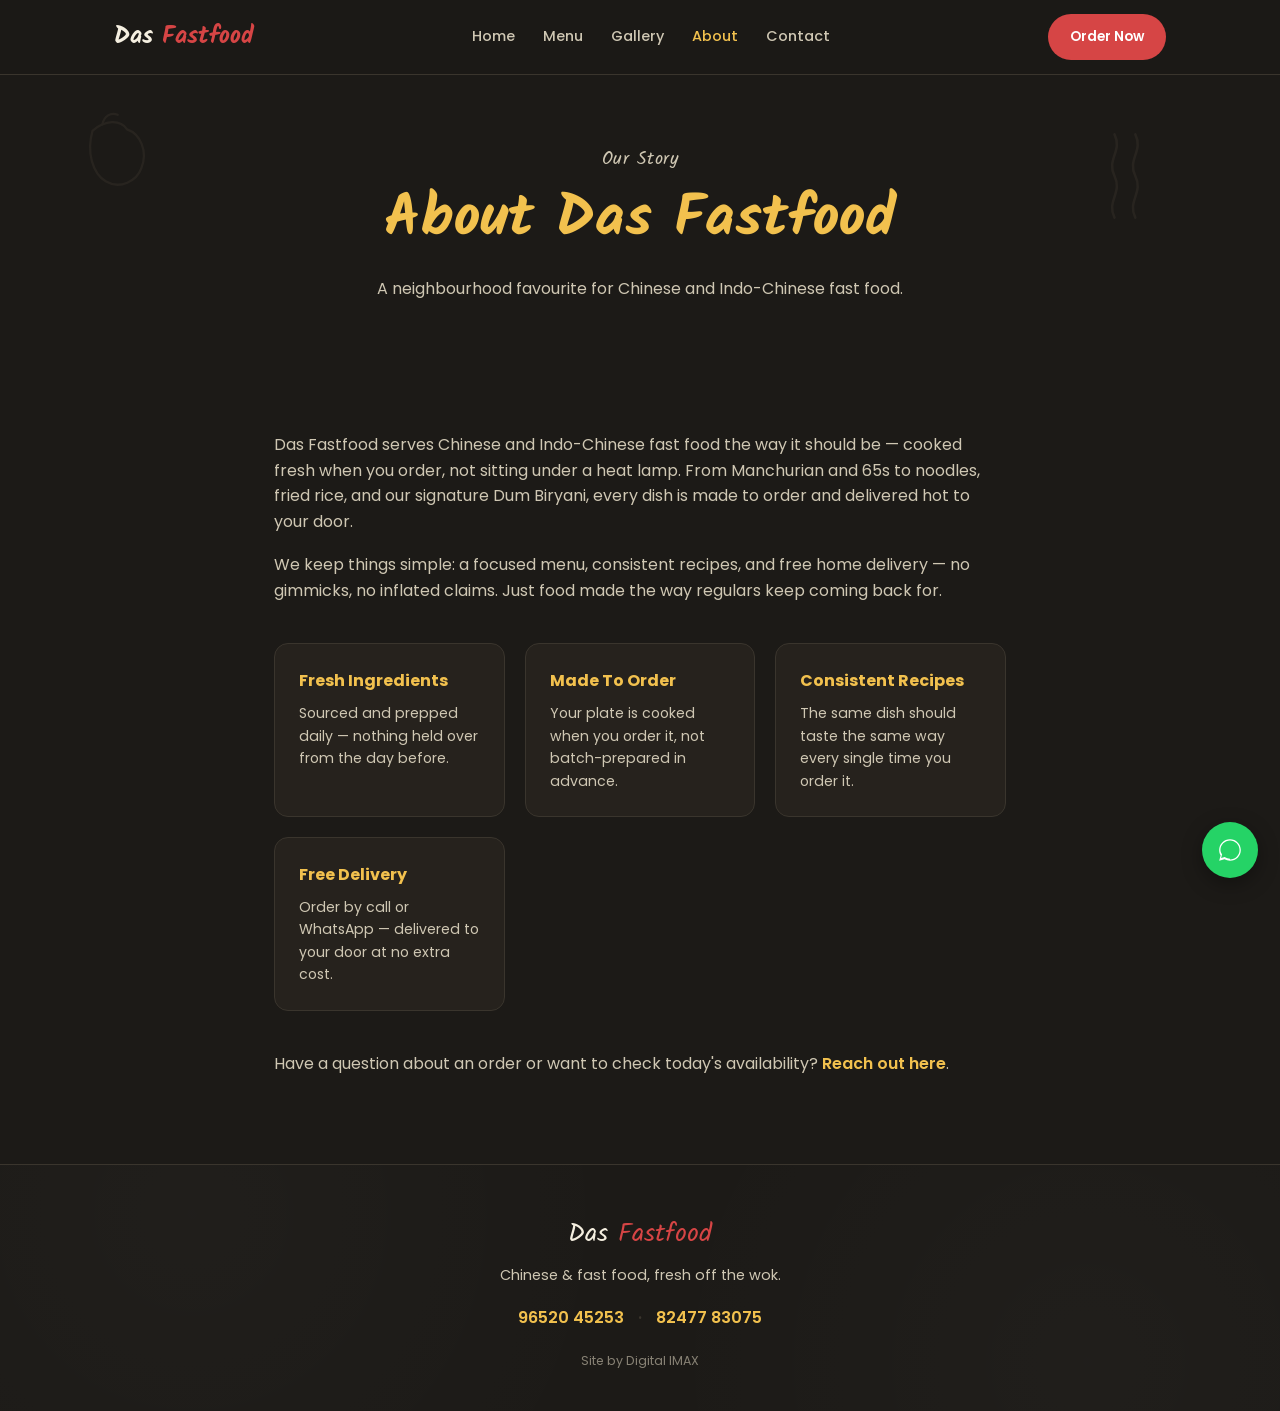
==== about.html @ 4db2ed9c "Add files via upload" ====
<!DOCTYPE html>
<html lang="en">
<head>
<meta charset="UTF-8">
<meta name="viewport" content="width=device-width, initial-scale=1.0">
<title>About — Das Fastfood</title>
<meta name="description" content="About Das Fastfood — fresh Chinese and Indo-Chinese fast food, made to order, free home delivery.">
<link rel="icon" href="data:image/svg+xml,<svg xmlns=%22http://www.w3.org/2000/svg%22 viewBox=%220 0 100 100%22><rect width=%22100%22 height=%22100%22 rx=%2220%22 fill=%22%23d64545%22/><text x=%2250%22 y=%2268%22 font-size=%2255%22 text-anchor=%22middle%22 fill=%22%23f2c14e%22 font-family=%22sans-serif%22 font-weight=%22bold%22>D</text></svg>">
<link rel="preconnect" href="https://fonts.googleapis.com">
<link rel="preconnect" href="https://fonts.gstatic.com" crossorigin>
<link href="https://fonts.googleapis.com/css2?family=Kalam:wght@400;700&family=Poppins:wght@400;500;600;700&display=swap" rel="stylesheet">
<link rel="stylesheet" href="style.css">
</head>
<body>

<nav class="navbar" id="navbar">
  <div class="nav-inner">
    <a href="index.html" class="brand">Das <span>Fastfood</span></a>
    <div class="nav-links">
      <a href="index.html" class="">Home</a>
      <a href="menu.html" class="">Menu</a>
      <a href="gallery.html" class="">Gallery</a>
      <a href="about.html" class="active">About</a>
      <a href="contact.html" class="">Contact</a>
    </div>
    <a href="https://wa.me/919652045253" class="btn btn-small btn-primary nav-cta" target="_blank" rel="noopener">Order Now</a>
  </div>
</nav>


<header class="page-banner">
  <div class="chalk-doodles" aria-hidden="true">
    <svg class="doodle doodle-chili" viewBox="0 0 120 120" width="90" height="90"><path d="M30 20 C50 10 70 15 75 30 C90 40 95 65 80 85 C70 100 45 105 30 90 C15 75 15 45 30 20 Z" fill="none" stroke="currentColor" stroke-width="3"/><path d="M45 15 C50 5 60 2 68 8" fill="none" stroke="currentColor" stroke-width="3" stroke-linecap="round"/></svg>
    <svg class="doodle doodle-steam" viewBox="0 0 60 120" width="50" height="100"><path d="M15 110 C5 90 25 80 15 60 C5 40 25 30 15 10" fill="none" stroke="currentColor" stroke-width="3" stroke-linecap="round"/><path d="M40 110 C30 90 50 80 40 60 C30 40 50 30 40 10" fill="none" stroke="currentColor" stroke-width="3" stroke-linecap="round"/></svg>
  </div>
  <div style="position:relative;z-index:2;">
    <p class="eyebrow">Our Story</p>
    <h1>About Das Fastfood</h1>
    <p>A neighbourhood favourite for Chinese and Indo-Chinese fast food.</p>
  </div>
</header>


<section class="about-section">
  <p>Das Fastfood serves Chinese and Indo-Chinese fast food the way it should be — cooked fresh when you order, not sitting under a heat lamp. From Manchurian and 65s to noodles, fried rice, and our signature Dum Biryani, every dish is made to order and delivered hot to your door.</p>
  <p>We keep things simple: a focused menu, consistent recipes, and free home delivery — no gimmicks, no inflated claims. Just food made the way regulars keep coming back for.</p>

  <div class="about-values">
    <div class="value-card">
      <h3>Fresh Ingredients</h3>
      <p>Sourced and prepped daily — nothing held over from the day before.</p>
    </div>
    <div class="value-card">
      <h3>Made To Order</h3>
      <p>Your plate is cooked when you order it, not batch-prepared in advance.</p>
    </div>
    <div class="value-card">
      <h3>Consistent Recipes</h3>
      <p>The same dish should taste the same way every single time you order it.</p>
    </div>
    <div class="value-card">
      <h3>Free Delivery</h3>
      <p>Order by call or WhatsApp — delivered to your door at no extra cost.</p>
    </div>
  </div>

  <p>Have a question about an order or want to check today's availability? <a href="contact.html" style="color:var(--chalk-yellow); font-weight:600;">Reach out here</a>.</p>
</section>

<footer class="site-footer">
  <div class="footer-inner">
    <div class="footer-brand">Das <span>Fastfood</span></div>
    <p class="footer-tag">Chinese &amp; fast food, fresh off the wok.</p>
    <div class="footer-contact">
      <a href="tel:9652045253">96520 45253</a>
      <span class="dot">&middot;</span>
      <a href="tel:8247783075">82477 83075</a>
    </div>
    <p class="footer-credit">Site by Digital IMAX</p>
  </div>
</footer>

<a href="https://wa.me/919652045253" class="whatsapp-float" target="_blank" rel="noopener" aria-label="Order on WhatsApp">
  <svg width="26" height="26" viewBox="0 0 24 24" fill="currentColor"><path d="M12 2C6.48 2 2 6.48 2 12c0 1.86.5 3.6 1.36 5.1L2 22l4.9-1.36C8.4 21.5 10.14 22 12 22c5.52 0 10-4.48 10-10S17.52 2 12 2zm0 18c-1.66 0-3.2-.46-4.53-1.26l-.32-.19-3.36.93.9-3.36-.2-.34C3.66 14.4 3.2 13.24 3.2 12c0-4.85 3.95-8.8 8.8-8.8s8.8 3.95 8.8 8.8-3.95 8.8-8.8 8.8z"/></svg>
</a>

<script src="script.js"></script>
</body>
</html>
---- style.css ----
/* ===========================================================
   DAS FASTFOOD — Design tokens
   Chalkboard menu aesthetic, continuing the brand's existing
   delivery-flyer look (black chalkboard + yellow chalk + red chili)
   =========================================================== */
:root {
  --black: #1c1a17;
  --black-soft: #26221d;
  --line: #3a352d;
  --chalk-yellow: #f2c14e;
  --chili-red: #d64545;
  --cream: #f5efe0;
  --cream-dim: #cfc7b3;
  --veg-green: #4caf6d;

  --font-display: 'Kalam', cursive;
  --font-body: 'Poppins', sans-serif;

  --radius: 14px;
  --container: 1100px;
}

* { box-sizing: border-box; margin: 0; padding: 0; }

html { scroll-behavior: smooth; }

body {
  background: var(--black);
  color: var(--cream);
  font-family: var(--font-body);
  line-height: 1.6;
  overflow-x: hidden;
}

img { max-width: 100%; display: block; }
a { text-decoration: none; color: inherit; }
ul { list-style: none; }

.eyebrow {
  font-family: var(--font-display);
  color: var(--chalk-yellow);
  font-size: 1.15rem;
  letter-spacing: 0.5px;
  margin-bottom: 6px;
}

h1, h2, h3 { font-family: var(--font-display); font-weight: 700; }

/* subtle chalkboard texture used across dark sections */
.hero, .signature, .delivery, .site-footer {
  background-image:
    radial-gradient(circle at 15% 20%, rgba(255,255,255,0.02) 0, transparent 40%),
    radial-gradient(circle at 85% 80%, rgba(255,255,255,0.02) 0, transparent 40%);
}

/* ===================== BUTTONS ===================== */
.btn {
  display: inline-flex;
  align-items: center;
  gap: 8px;
  padding: 14px 26px;
  border-radius: 999px;
  font-weight: 600;
  font-size: 0.95rem;
  border: 2px solid transparent;
  cursor: pointer;
  transition: transform 0.15s ease, background 0.2s ease, border-color 0.2s ease;
}
.btn:hover { transform: translateY(-2px); }
.btn-primary {
  background: var(--chili-red);
  color: #fff;
}
.btn-primary:hover { background: #c23838; }
.btn-outline {
  border-color: var(--chalk-yellow);
  color: var(--chalk-yellow);
}
.btn-outline:hover { background: rgba(242,193,78,0.1); }
.btn-small { padding: 10px 20px; font-size: 0.85rem; }

/* ===================== NAVBAR ===================== */
.navbar {
  position: sticky;
  top: 0;
  z-index: 100;
  background: rgba(28,26,23,0.92);
  backdrop-filter: blur(8px);
  border-bottom: 1px solid var(--line);
}
.nav-inner {
  max-width: var(--container);
  margin: 0 auto;
  padding: 14px 24px;
  display: flex;
  align-items: center;
  justify-content: space-between;
}
.brand {
  font-family: var(--font-display);
  font-size: 1.5rem;
  font-weight: 700;
  color: var(--cream);
}
.brand span { color: var(--chili-red); }
.nav-links {
  display: flex;
  gap: 28px;
}
.nav-links a {
  font-size: 0.9rem;
  font-weight: 500;
  color: var(--cream-dim);
  transition: color 0.2s ease;
}
.nav-links a:hover { color: var(--chalk-yellow); }
.nav-links a.active { color: var(--chalk-yellow); }
.nav-cta { display: none; }

@media (min-width: 720px) {
  .nav-cta { display: inline-flex; }
}
@media (max-width: 719px) {
  .nav-links { display: none; }
}

/* ===================== HERO ===================== */
.hero {
  position: relative;
  padding: 110px 24px 90px;
  text-align: center;
  overflow: hidden;
}
.hero-inner {
  max-width: 640px;
  margin: 0 auto;
  position: relative;
  z-index: 2;
}
.hero-title {
  font-size: clamp(3rem, 10vw, 5.5rem);
  color: var(--chalk-yellow);
  line-height: 1;
  margin-bottom: 14px;
  text-shadow: 0 0 30px rgba(242,193,78,0.15);
}
.hero-tagline {
  font-size: 1.15rem;
  color: var(--cream-dim);
  margin-bottom: 32px;
}
.hero-actions {
  display: flex;
  gap: 16px;
  justify-content: center;
  flex-wrap: wrap;
  margin-bottom: 18px;
}
.hero-note {
  font-size: 0.85rem;
  color: var(--cream-dim);
  opacity: 0.8;
}
.br-mobile { display: none; }
@media (max-width: 480px) { .br-mobile { display: inline; } }

.chalk-doodles {
  position: absolute;
  inset: 0;
  pointer-events: none;
  color: var(--line);
  z-index: 1;
}
.doodle { position: absolute; opacity: 0.55; }
.doodle-chili { width: 90px; top: 12%; left: 6%; transform: rotate(-15deg); }
.doodle-steam { width: 50px; top: 18%; right: 10%; }
.doodle-noodle { width: 130px; bottom: 8%; left: 50%; transform: translateX(-50%); opacity: 0.35; }
@media (max-width: 640px) {
  .doodle-chili { width: 60px; left: 2%; }
  .doodle-steam { width: 36px; right: 4%; }
  .doodle-noodle { width: 90px; }
}

/* ===================== PAGE BANNER (subpages) ===================== */
.page-banner {
  position: relative;
  padding: 70px 24px 60px;
  text-align: center;
  overflow: hidden;
}
.page-banner .eyebrow { justify-content: center; display: flex; }
.page-banner h1 {
  font-size: clamp(2.4rem, 7vw, 3.6rem);
  color: var(--chalk-yellow);
  margin-bottom: 10px;
}
.page-banner p {
  color: var(--cream-dim);
  max-width: 540px;
  margin: 0 auto;
}
.page-banner .chalk-doodles .doodle { opacity: 0.4; }

/* ===================== HOME QUICK HIGHLIGHTS ===================== */
.highlights { padding: 70px 24px; max-width: var(--container); margin: 0 auto; }
.highlights-grid {
  display: grid;
  grid-template-columns: repeat(auto-fit, minmax(220px, 1fr));
  gap: 22px;
  margin-top: 36px;
}
.highlight-card {
  background: var(--black-soft);
  border: 1px solid var(--line);
  border-radius: var(--radius);
  padding: 28px 24px;
  text-align: center;
}
.highlight-card .icon {
  width: 46px; height: 46px;
  margin: 0 auto 16px;
  color: var(--chalk-yellow);
}
.highlight-card h3 { font-family: var(--font-body); font-size: 1.05rem; color: var(--cream); margin-bottom: 8px; }
.highlight-card p { color: var(--cream-dim); font-size: 0.88rem; }

.home-cta {
  text-align: center;
  padding: 60px 24px 90px;
}
.home-cta h2 { font-size: clamp(1.8rem, 5vw, 2.4rem); color: var(--cream); margin-bottom: 22px; }
.home-cta .btn { margin: 0 6px; }

/* ===================== ABOUT PAGE ===================== */
.about-section { padding: 70px 24px; max-width: 780px; margin: 0 auto; }
.about-section p { color: var(--cream-dim); margin-bottom: 18px; font-size: 1rem; }
.about-values {
  display: grid;
  grid-template-columns: repeat(auto-fit, minmax(200px, 1fr));
  gap: 20px;
  margin: 40px 0;
}
.value-card {
  background: var(--black-soft);
  border: 1px solid var(--line);
  border-radius: var(--radius);
  padding: 24px;
}
.value-card h3 { font-family: var(--font-body); color: var(--chalk-yellow); font-size: 1rem; margin-bottom: 8px; }
.value-card p { color: var(--cream-dim); font-size: 0.88rem; margin: 0; }

/* ===================== CONTACT PAGE ===================== */
.contact-section { padding: 70px 24px; max-width: var(--container); margin: 0 auto; }
.contact-grid {
  display: grid;
  grid-template-columns: 1fr 1fr;
  gap: 40px;
}
.contact-card {
  background: var(--black-soft);
  border: 1px solid var(--line);
  border-radius: var(--radius);
  padding: 32px;
}
.contact-card h3 { font-family: var(--font-body); color: var(--cream); font-size: 1.1rem; margin-bottom: 18px; }
.contact-row {
  display: flex;
  align-items: center;
  gap: 12px;
  margin-bottom: 16px;
  color: var(--cream-dim);
  font-size: 0.95rem;
}
.contact-row svg { color: var(--chalk-yellow); flex-shrink: 0; }
.contact-row a { color: var(--cream); font-weight: 600; }
@media (max-width: 780px) {
  .contact-grid { grid-template-columns: 1fr; }
}

/* ===================== SIGNATURE ===================== */
.signature { padding: 70px 24px; }
.signature-inner { max-width: var(--container); margin: 0 auto; }
.signature-tag {
  font-family: var(--font-display);
  color: var(--chili-red);
  font-size: 1.2rem;
  text-align: center;
  margin-bottom: 24px;
}
.signature-card {
  background: var(--black-soft);
  border: 1px solid var(--line);
  border-radius: var(--radius);
  padding: 36px;
  display: grid;
  grid-template-columns: 200px 1fr;
  gap: 32px;
  align-items: center;
}
.signature-visual { display: flex; justify-content: center; }
.biryani-art { width: 180px; height: 180px; }
.signature-content h2 { font-size: 1.9rem; color: var(--cream); margin-bottom: 10px; }
.signature-content p { color: var(--cream-dim); margin-bottom: 18px; }
.signature-price { display: flex; gap: 10px; margin-bottom: 20px; }
.price-tag {
  background: rgba(242,193,78,0.12);
  color: var(--chalk-yellow);
  padding: 6px 14px;
  border-radius: 999px;
  font-size: 0.85rem;
  font-weight: 600;
}
@media (max-width: 680px) {
  .signature-card { grid-template-columns: 1fr; text-align: center; }
  .signature-price { justify-content: center; }
}

/* ===================== MENU ===================== */
.menu-section { padding: 80px 24px; max-width: var(--container); margin: 0 auto; }
.section-head { text-align: center; margin-bottom: 40px; }
.section-head h2 { font-size: clamp(1.9rem, 5vw, 2.6rem); color: var(--cream); margin-bottom: 10px; }
.section-sub { color: var(--cream-dim); font-size: 0.95rem; }

.menu-tabs {
  display: flex;
  justify-content: center;
  gap: 12px;
  margin-bottom: 30px;
  flex-wrap: wrap;
}
.tab-btn {
  background: var(--black-soft);
  border: 1px solid var(--line);
  color: var(--cream-dim);
  padding: 12px 24px;
  border-radius: 999px;
  font-family: var(--font-body);
  font-weight: 600;
  font-size: 0.9rem;
  cursor: pointer;
  display: flex;
  align-items: center;
  gap: 8px;
  transition: all 0.2s ease;
}
.tab-btn.active {
  background: var(--chili-red);
  color: #fff;
  border-color: var(--chili-red);
}
.veg-dot, .nonveg-dot {
  width: 12px; height: 12px;
  border: 2px solid var(--veg-green);
  display: inline-block;
}
.nonveg-dot { border-color: var(--chili-red); }
.veg-dot::after, .nonveg-dot::after {
  content: '';
  display: block;
  width: 5px; height: 5px;
  border-radius: 50%;
  background: var(--veg-green);
  margin: 1.5px auto;
}
.nonveg-dot::after { background: var(--chili-red); }

.menu-panel { display: none; }
.menu-panel.active { display: block; animation: fadeIn 0.35s ease; }
@keyframes fadeIn { from { opacity: 0; transform: translateY(6px); } to { opacity: 1; transform: translateY(0); } }

.menu-table {
  width: 100%;
  border-collapse: collapse;
  background: var(--black-soft);
  border-radius: var(--radius);
  overflow: hidden;
}
.menu-table th {
  font-family: var(--font-display);
  color: var(--chalk-yellow);
  font-size: 1.05rem;
  text-align: left;
  padding: 14px 20px;
  border-bottom: 2px solid var(--line);
}
.menu-table th:not(:first-child), .menu-table td:not(:first-child) { text-align: right; }
.menu-table td {
  padding: 12px 20px;
  border-bottom: 1px solid var(--line);
  font-size: 0.92rem;
  color: var(--cream);
}
.menu-table tr:last-child td { border-bottom: none; }
.menu-table tr:hover td { background: rgba(242,193,78,0.04); }
.highlight-row td { color: var(--chalk-yellow); font-weight: 600; }
.menu-footnote {
  text-align: center;
  font-size: 0.8rem;
  color: var(--cream-dim);
  opacity: 0.75;
  margin-top: 20px;
}

@media (max-width: 600px) {
  .menu-table th, .menu-table td { padding: 10px 12px; font-size: 0.85rem; }
}

/* ===================== GALLERY ===================== */
.gallery { padding: 70px 24px; max-width: var(--container); margin: 0 auto; }
.gallery-grid {
  display: grid;
  grid-template-columns: repeat(auto-fit, minmax(220px, 1fr));
  gap: 18px;
}
.gallery-item.placeholder {
  aspect-ratio: 4/3;
  border: 2px dashed var(--line);
  border-radius: var(--radius);
  display: flex;
  align-items: center;
  justify-content: center;
  color: var(--cream-dim);
  font-size: 0.85rem;
  background: var(--black-soft);
}

/* ===================== DELIVERY ===================== */
.delivery { padding: 80px 24px; }
.delivery-inner {
  max-width: var(--container);
  margin: 0 auto;
  display: grid;
  grid-template-columns: 1fr 1fr;
  gap: 40px;
  align-items: center;
}
.delivery-text h2 { font-size: clamp(1.9rem, 5vw, 2.6rem); color: var(--cream); margin-bottom: 12px; }
.delivery-numbers { display: flex; flex-direction: column; gap: 12px; margin: 22px 0 26px; }
.delivery-number {
  display: flex;
  align-items: center;
  gap: 10px;
  font-size: 1.1rem;
  font-weight: 600;
  color: var(--chalk-yellow);
}
.delivery-map.placeholder {
  aspect-ratio: 4/3;
  border: 2px dashed var(--line);
  border-radius: var(--radius);
  display: flex;
  align-items: center;
  justify-content: center;
  color: var(--cream-dim);
  font-size: 0.85rem;
  background: var(--black-soft);
}
@media (max-width: 780px) {
  .delivery-inner { grid-template-columns: 1fr; }
}

/* ===================== FOOTER ===================== */
.site-footer {
  padding: 50px 24px 40px;
  border-top: 1px solid var(--line);
  text-align: center;
}
.footer-brand {
  font-family: var(--font-display);
  font-size: 1.6rem;
  color: var(--cream);
}
.footer-brand span { color: var(--chili-red); }
.footer-tag { color: var(--cream-dim); font-size: 0.9rem; margin: 8px 0 18px; }
.footer-contact { color: var(--chalk-yellow); font-weight: 600; margin-bottom: 20px; }
.footer-contact .dot { color: var(--line); margin: 0 10px; }
.footer-credit { color: var(--cream-dim); font-size: 0.78rem; opacity: 0.6; }

/* ===================== WHATSAPP FLOAT ===================== */
.whatsapp-float {
  position: fixed;
  bottom: 22px;
  right: 22px;
  width: 56px;
  height: 56px;
  background: #25d366;
  color: #fff;
  border-radius: 50%;
  display: flex;
  align-items: center;
  justify-content: center;
  box-shadow: 0 6px 20px rgba(0,0,0,0.35);
  z-index: 90;
  transition: transform 0.2s ease;
}
.whatsapp-float:hover { transform: scale(1.08); }

/* ===================== ACCESSIBILITY ===================== */
a:focus-visible, button:focus-visible {
  outline: 2px solid var(--chalk-yellow);
  outline-offset: 3px;
}
@media (prefers-reduced-motion: reduce) {
  * { animation: none !important; transition: none !important; }
  html { scroll-behavior: auto; }
}
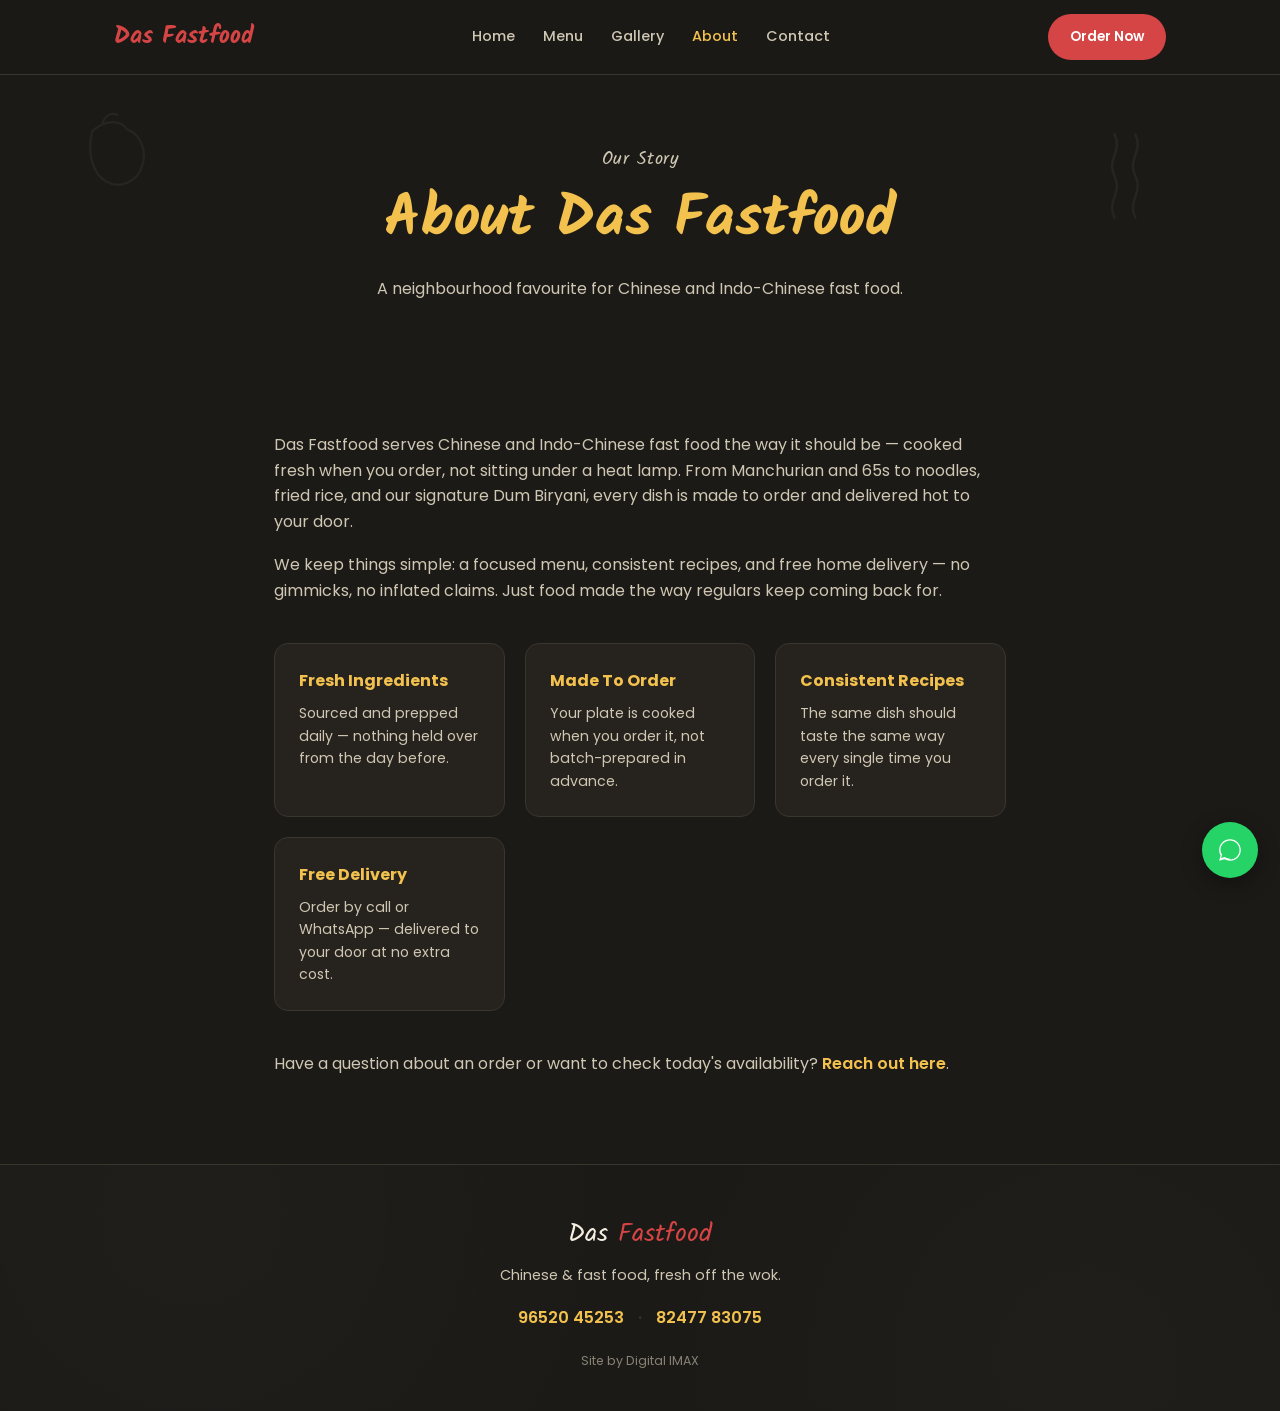
==== commit 93a17ed6: "Add files via upload" ====
--- a/about.html
+++ b/about.html
@@ -15,13 +15,20 @@
 
 <nav class="navbar" id="navbar">
   <div class="nav-inner">
-    <a href="index.html" class="brand">Das <span>Fastfood</span></a>
-    <div class="nav-links">
+    <a href="index.html" class="brand">
+      <img src="images/logo.png" alt="Das Fastfood" class="brand-logo" style="display:none" onload="this.style.display='block'; this.nextElementSibling.style.display='none'" onerror="this.remove()">
+      <span class="brand-text">Das <span>Fastfood</span></span>
+    </a>
+    <button class="nav-toggle" id="navToggle" aria-label="Open menu" aria-expanded="false" aria-controls="navLinks">
+      <span></span><span></span><span></span>
+    </button>
+    <div class="nav-links" id="navLinks">
       <a href="index.html" class="">Home</a>
       <a href="menu.html" class="">Menu</a>
       <a href="gallery.html" class="">Gallery</a>
       <a href="about.html" class="active">About</a>
       <a href="contact.html" class="">Contact</a>
+      <a href="https://wa.me/919652045253" class="btn btn-small btn-primary nav-cta-mobile" target="_blank" rel="noopener">Order Now</a>
     </div>
     <a href="https://wa.me/919652045253" class="btn btn-small btn-primary nav-cta" target="_blank" rel="noopener">Order Now</a>
   </div>
@@ -69,7 +76,10 @@
 
 <footer class="site-footer">
   <div class="footer-inner">
-    <div class="footer-brand">Das <span>Fastfood</span></div>
+    <div class="footer-brand">
+      <img src="images/logo.png" alt="Das Fastfood" class="footer-logo" style="display:none" onload="this.style.display='block'; this.nextElementSibling.style.display='none'" onerror="this.remove()">
+      <span class="footer-brand-text">Das <span>Fastfood</span></span>
+    </div>
     <p class="footer-tag">Chinese &amp; fast food, fresh off the wok.</p>
     <div class="footer-contact">
       <a href="tel:9652045253">96520 45253</a>
--- a/style.css
+++ b/style.css
@@ -97,12 +97,39 @@
   justify-content: space-between;
 }
 .brand {
+  display: flex;
+  align-items: center;
   font-family: var(--font-display);
   font-size: 1.5rem;
   font-weight: 700;
   color: var(--cream);
 }
+.brand-logo { height: 40px; width: auto; }
 .brand span { color: var(--chili-red); }
+
+.nav-toggle {
+  display: none;
+  flex-direction: column;
+  justify-content: center;
+  gap: 5px;
+  width: 34px;
+  height: 34px;
+  background: none;
+  border: none;
+  cursor: pointer;
+  padding: 0;
+}
+.nav-toggle span {
+  display: block;
+  width: 100%;
+  height: 2px;
+  background: var(--chalk-yellow);
+  transition: transform 0.25s ease, opacity 0.25s ease;
+}
+.nav-toggle.active span:nth-child(1) { transform: translateY(7px) rotate(45deg); }
+.nav-toggle.active span:nth-child(2) { opacity: 0; }
+.nav-toggle.active span:nth-child(3) { transform: translateY(-7px) rotate(-45deg); }
+
 .nav-links {
   display: flex;
   gap: 28px;
@@ -116,12 +143,37 @@
 .nav-links a:hover { color: var(--chalk-yellow); }
 .nav-links a.active { color: var(--chalk-yellow); }
 .nav-cta { display: none; }
+.nav-cta-mobile { display: none; }
 
 @media (min-width: 720px) {
   .nav-cta { display: inline-flex; }
 }
 @media (max-width: 719px) {
-  .nav-links { display: none; }
+  .nav-toggle { display: flex; }
+  .nav-links {
+    position: fixed;
+    top: 61px;
+    left: 0;
+    right: 0;
+    flex-direction: column;
+    gap: 0;
+    background: var(--black-soft);
+    border-bottom: 1px solid var(--line);
+    max-height: 0;
+    overflow: hidden;
+    transition: max-height 0.3s ease;
+  }
+  .nav-links.open { max-height: 420px; }
+  .nav-links a {
+    width: 100%;
+    padding: 16px 24px;
+    border-bottom: 1px solid var(--line);
+  }
+  .nav-cta-mobile {
+    display: block;
+    text-align: center;
+    margin: 16px 24px;
+  }
 }
 
 /* ===================== HERO ===================== */
@@ -137,6 +189,28 @@
   position: relative;
   z-index: 2;
 }
+.hero-inner .eyebrow,
+.hero-title,
+.hero-tagline,
+.hero-actions,
+.hero-note {
+  opacity: 0;
+  transform: translateY(14px);
+  animation: hero-in 0.6s ease forwards;
+}
+.hero-inner .eyebrow { animation-delay: 0.05s; }
+.hero-title { animation-delay: 0.15s; }
+.hero-tagline { animation-delay: 0.28s; }
+.hero-actions { animation-delay: 0.4s; }
+.hero-note { animation-delay: 0.52s; }
+@keyframes hero-in {
+  to { opacity: 1; transform: translateY(0); }
+}
+@media (prefers-reduced-motion: reduce) {
+  .hero-inner .eyebrow, .hero-title, .hero-tagline, .hero-actions, .hero-note {
+    animation: none; opacity: 1; transform: none;
+  }
+}
 .hero-title {
   font-size: clamp(3rem, 10vw, 5.5rem);
   color: var(--chalk-yellow);
@@ -171,10 +245,17 @@
   color: var(--line);
   z-index: 1;
 }
-.doodle { position: absolute; opacity: 0.55; }
-.doodle-chili { width: 90px; top: 12%; left: 6%; transform: rotate(-15deg); }
-.doodle-steam { width: 50px; top: 18%; right: 10%; }
-.doodle-noodle { width: 130px; bottom: 8%; left: 50%; transform: translateX(-50%); opacity: 0.35; }
+.doodle { position: absolute; opacity: 0.55; animation: doodle-float 6s ease-in-out infinite; }
+.doodle-chili { width: 90px; top: 12%; left: 6%; transform: rotate(-15deg); animation-delay: 0s; }
+.doodle-steam { width: 50px; top: 18%; right: 10%; animation-delay: 1.2s; }
+.doodle-noodle { width: 130px; bottom: 8%; left: 50%; transform: translateX(-50%); opacity: 0.35; animation-delay: 0.6s; }
+@keyframes doodle-float {
+  0%, 100% { transform: translateY(0); }
+  50% { transform: translateY(-10px); }
+}
+@media (prefers-reduced-motion: reduce) {
+  .doodle { animation: none; }
+}
 @media (max-width: 640px) {
   .doodle-chili { width: 60px; left: 2%; }
   .doodle-steam { width: 36px; right: 4%; }
@@ -466,11 +547,149 @@
   text-align: center;
 }
 .footer-brand {
+  display: flex;
+  justify-content: center;
+  align-items: center;
+}
+.footer-logo { height: 44px; width: auto; }
+.footer-brand-text {
   font-family: var(--font-display);
   font-size: 1.6rem;
   color: var(--cream);
 }
-.footer-brand span { color: var(--chili-red); }
+.footer-brand-text span { color: var(--chili-red); }
+
+/* ===================== TICKER STRIP ===================== */
+.ticker-strip {
+  background: var(--chili-red);
+  overflow: hidden;
+  padding: 12px 0;
+  white-space: nowrap;
+}
+.ticker-track {
+  display: inline-flex;
+  align-items: center;
+  gap: 14px;
+  animation: ticker-scroll 22s linear infinite;
+  font-family: var(--font-display);
+  font-size: 1rem;
+  color: #fff;
+}
+.ticker-track .sep { color: var(--chalk-yellow); font-size: 0.8rem; }
+@keyframes ticker-scroll {
+  from { transform: translateX(0); }
+  to { transform: translateX(-50%); }
+}
+@media (prefers-reduced-motion: reduce) {
+  .ticker-track { animation: none; }
+}
+
+/* ===================== CAROUSEL ===================== */
+.carousel-section { padding: 70px 24px; max-width: var(--container); margin: 0 auto; }
+.carousel-wrap {
+  position: relative;
+  display: flex;
+  align-items: center;
+  gap: 12px;
+  margin-top: 36px;
+}
+.carousel-track {
+  display: flex;
+  gap: 20px;
+  overflow-x: auto;
+  scroll-snap-type: x mandatory;
+  scroll-behavior: smooth;
+  padding: 4px;
+  flex: 1;
+  scrollbar-width: none;
+}
+.carousel-track::-webkit-scrollbar { display: none; }
+.dish-card {
+  flex: 0 0 240px;
+  scroll-snap-align: start;
+  background: var(--black-soft);
+  border: 1px solid var(--line);
+  border-radius: var(--radius);
+  padding: 26px 22px;
+  text-align: center;
+  transition: transform 0.25s ease, border-color 0.25s ease;
+}
+.dish-card:hover { transform: translateY(-4px); border-color: var(--chalk-yellow); }
+.dish-icon { margin-bottom: 14px; display: flex; justify-content: center; }
+.dish-card h3 { font-family: var(--font-body); font-size: 1rem; color: var(--cream); margin-bottom: 8px; }
+.dish-card p { color: var(--cream-dim); font-size: 0.85rem; margin-bottom: 14px; min-height: 40px; }
+.dish-price { color: var(--chalk-yellow); font-weight: 600; font-size: 0.9rem; }
+
+.carousel-btn {
+  flex-shrink: 0;
+  width: 40px;
+  height: 40px;
+  border-radius: 50%;
+  border: 1px solid var(--line);
+  background: var(--black-soft);
+  color: var(--chalk-yellow);
+  font-size: 1.4rem;
+  cursor: pointer;
+  display: flex;
+  align-items: center;
+  justify-content: center;
+  transition: background 0.2s ease;
+}
+.carousel-btn:hover { background: var(--chili-red); color: #fff; }
+@media (max-width: 600px) {
+  .carousel-btn { display: none; }
+  .dish-card { flex-basis: 200px; }
+}
+.carousel-dots {
+  display: flex;
+  justify-content: center;
+  gap: 8px;
+  margin-top: 20px;
+}
+.carousel-dots button {
+  width: 8px;
+  height: 8px;
+  border-radius: 50%;
+  border: none;
+  background: var(--line);
+  cursor: pointer;
+  padding: 0;
+  transition: background 0.2s ease, transform 0.2s ease;
+}
+.carousel-dots button.active {
+  background: var(--chalk-yellow);
+  transform: scale(1.3);
+}
+
+/* ===================== FAQ ===================== */
+.faq-section { padding: 70px 24px; max-width: 760px; margin: 0 auto; }
+.faq-list { margin-top: 30px; display: flex; flex-direction: column; gap: 12px; }
+.faq-item {
+  background: var(--black-soft);
+  border: 1px solid var(--line);
+  border-radius: var(--radius);
+  padding: 6px 22px;
+}
+.faq-item summary {
+  cursor: pointer;
+  padding: 16px 0;
+  font-weight: 600;
+  color: var(--cream);
+  list-style: none;
+  position: relative;
+}
+.faq-item summary::-webkit-details-marker { display: none; }
+.faq-item summary::after {
+  content: '+';
+  position: absolute;
+  right: 0;
+  top: 14px;
+  color: var(--chalk-yellow);
+  font-size: 1.3rem;
+}
+.faq-item[open] summary::after { content: '\2212'; }
+.faq-item p { color: var(--cream-dim); font-size: 0.9rem; padding-bottom: 18px; }
+.faq-item a { color: var(--chalk-yellow); font-weight: 600; }
 .footer-tag { color: var(--cream-dim); font-size: 0.9rem; margin: 8px 0 18px; }
 .footer-contact { color: var(--chalk-yellow); font-weight: 600; margin-bottom: 20px; }
 .footer-contact .dot { color: var(--line); margin: 0 10px; }
